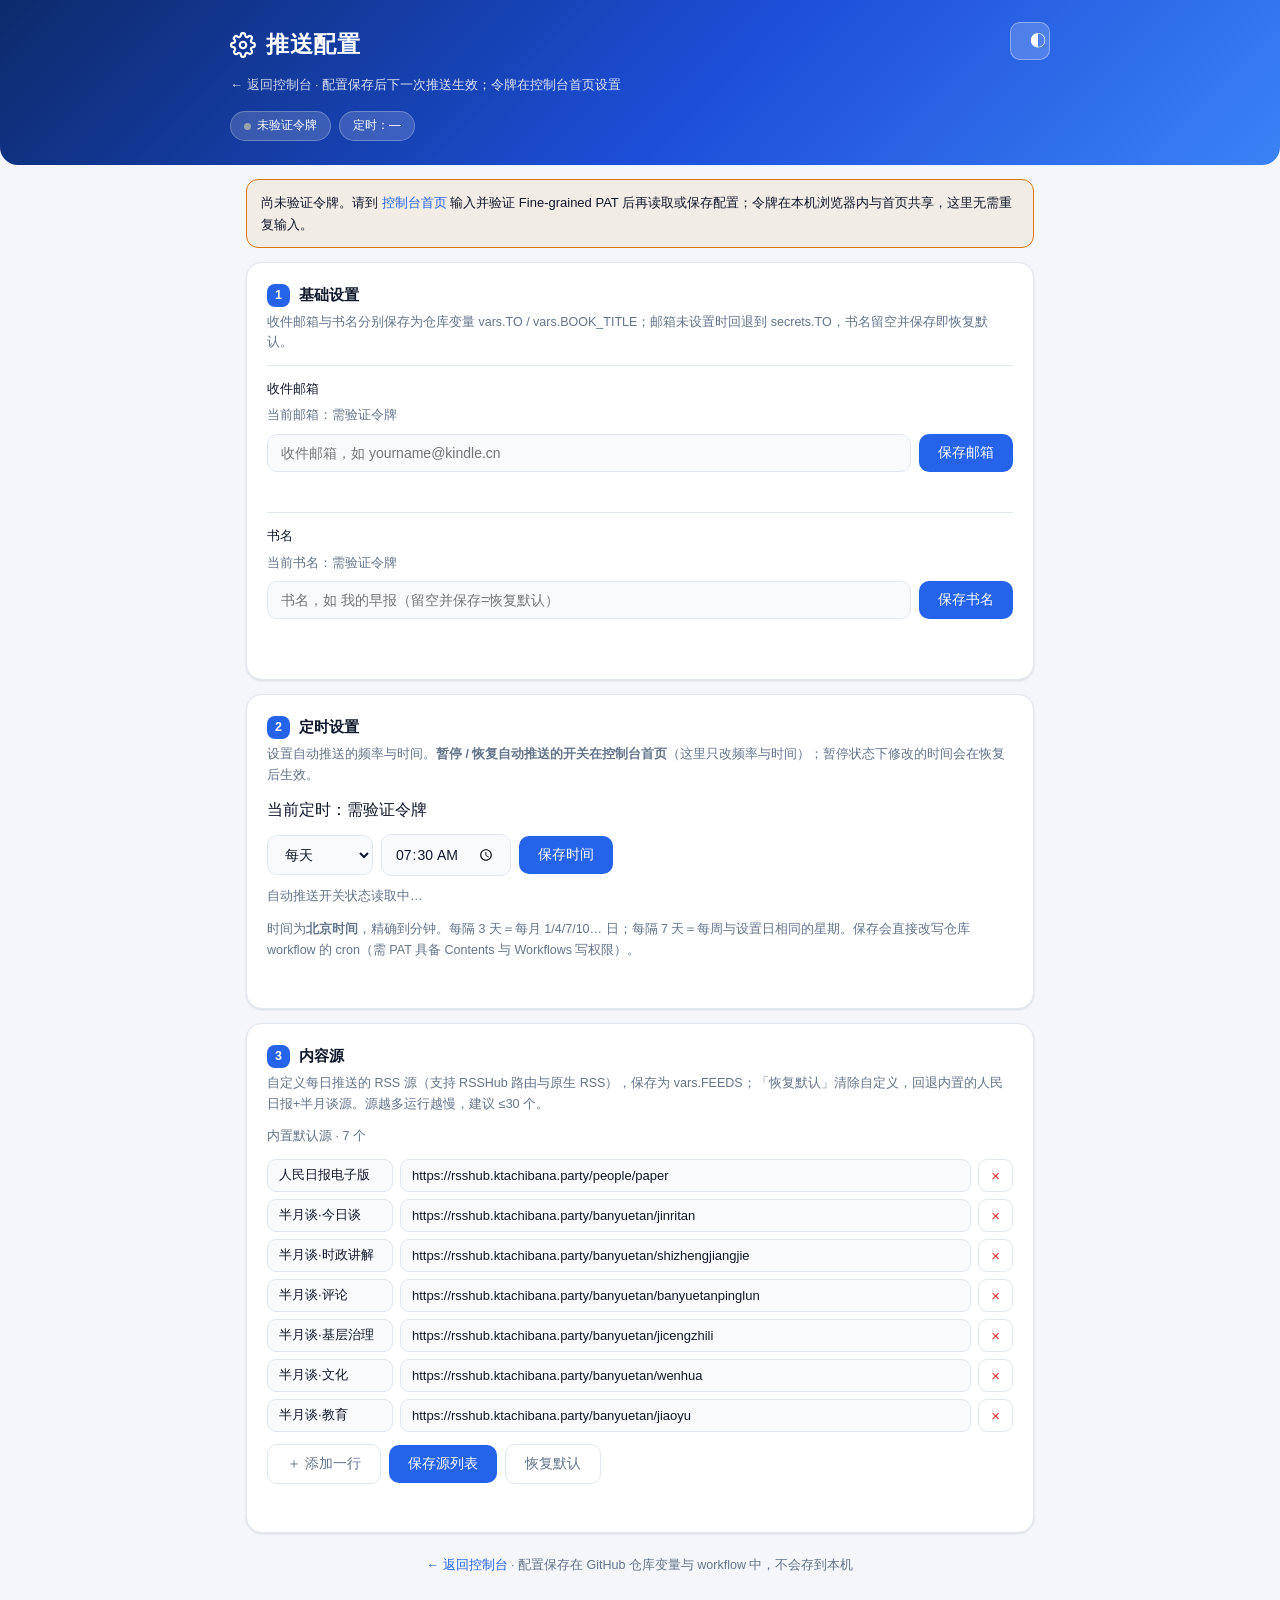
==== settings.html @ be215a9f "控制台拆分: 操作台 + 独立配置页 + 自动推送暂停恢复 + 共享样式与逻辑" ====
<!DOCTYPE html>
<html lang="zh-CN">
<head>
<meta charset="utf-8">
<meta name="viewport" content="width=device-width, initial-scale=1">
<title>推送配置 · Kindle 推送控制台</title>
<link rel="stylesheet" href="console.css">
</head>
<body class="settings">
<div class="hero">
  <div class="wrap">
    <button class="theme-btn" id="theme-toggle" title="切换深浅主题">◐</button>
    <h1><svg width="26" height="26" viewBox="0 0 24 24" fill="none" stroke="currentColor" stroke-width="2" stroke-linecap="round" stroke-linejoin="round"><circle cx="12" cy="12" r="3"/><path d="M19.4 15a1.65 1.65 0 0 0 .33 1.82l.06.06a2 2 0 1 1-2.83 2.83l-.06-.06a1.65 1.65 0 0 0-1.82-.33 1.65 1.65 0 0 0-1 1.51V21a2 2 0 1 1-4 0v-.09A1.65 1.65 0 0 0 9 19.4a1.65 1.65 0 0 0-1.82.33l-.06.06a2 2 0 1 1-2.83-2.83l.06-.06A1.65 1.65 0 0 0 4.6 15a1.65 1.65 0 0 0-1.51-1H3a2 2 0 1 1 0-4h.09A1.65 1.65 0 0 0 4.6 9a1.65 1.65 0 0 0-.33-1.82l-.06-.06a2 2 0 1 1 2.83-2.83l.06.06A1.65 1.65 0 0 0 9 4.6 1.65 1.65 0 0 0 10 3.09V3a2 2 0 1 1 4 0v.09A1.65 1.65 0 0 0 15 4.6a1.65 1.65 0 0 0 1.82-.33l.06-.06a2 2 0 1 1 2.83 2.83l-.06.06A1.65 1.65 0 0 0 19.4 9c.14.36.4.66.74.85.3.16.64.25.98.25H21a2 2 0 1 1 0 4h-.09a1.65 1.65 0 0 0-1.51 1z"/></svg>推送配置</h1>
    <div class="sub"><a class="backlink" href="index.html">← 返回控制台</a> · 配置保存后下一次推送生效；令牌在控制台首页设置</div>
    <div class="chips">
      <span class="chip"><span class="dot" id="hero-dot"></span><span id="hero-status">未验证</span></span>
      <span class="chip" id="chip-sched">定时：—</span>
    </div>
  </div>
</div>

<div class="wrap">

<div class="warnbar" id="settings-auth-warn">
  尚未验证令牌。请到 <a href="index.html">控制台首页</a> 输入并验证 Fine-grained PAT 后再读取或保存配置；令牌在本机浏览器内与首页共享，这里无需重复输入。
</div>

<section class="card">
  <h2><span class="num">1</span>基础设置</h2>
  <p class="hint">收件邮箱与书名分别保存为仓库变量 vars.TO / vars.BOOK_TITLE；邮箱未设置时回退到 secrets.TO，书名留空并保存即恢复默认。</p>
  <div class="field">
    <label>收件邮箱</label>
    <div class="cur" id="cur-email">当前邮箱：未读取</div>
    <div class="row">
      <input type="email" id="new-email" placeholder="收件邮箱，如 yourname@kindle.cn">
      <button id="save-email">保存邮箱</button>
    </div>
    <div class="msg" id="email-msg"></div>
  </div>
  <div class="field">
    <label>书名</label>
    <div class="cur" id="cur-title">当前书名：未读取</div>
    <div class="row">
      <input type="text" id="new-title" placeholder="书名，如 我的早报（留空并保存=恢复默认）">
      <button id="save-title">保存书名</button>
    </div>
    <div class="msg" id="title-msg"></div>
  </div>
</section>

<section class="card">
  <h2><span class="num">2</span>定时设置</h2>
  <p class="hint">设置自动推送的频率与时间。<b>暂停 / 恢复自动推送的开关在控制台首页</b>（这里只改频率与时间）；暂停状态下修改的时间会在恢复后生效。</p>
  <div class="cur" id="sched-cur" style="margin:6px 0 10px;">当前定时：未读取</div>
  <div class="row">
    <select id="sched-freq">
      <option value="daily">每天</option>
      <option value="every3">每隔 3 天</option>
      <option value="every7">每隔 7 天</option>
    </select>
    <input type="time" id="sched-time" value="07:30">
    <button id="save-sched">保存时间</button>
  </div>
  <p class="hint" id="auto-state-text" style="margin-top:10px;">自动推送开关状态读取中…</p>
  <p class="hint" style="margin-bottom:0;">时间为<b>北京时间</b>，精确到分钟。每隔 3 天＝每月 1/4/7/10… 日；每隔 7 天＝每周与设置日相同的星期。保存会直接改写仓库 workflow 的 cron（需 PAT 具备 Contents 与 Workflows 写权限）。</p>
  <div class="msg" id="sched-msg"></div>
</section>

<section class="card">
  <h2><span class="num">3</span>内容源</h2>
  <p class="hint">自定义每日推送的 RSS 源（支持 RSSHub 路由与原生 RSS），保存为 vars.FEEDS；「恢复默认」清除自定义，回退内置的人民日报+半月谈源。源越多运行越慢，建议 ≤30 个。</p>
  <div class="hint" id="feed-status">读取中…</div>
  <div id="feed-rows"></div>
  <div class="row" style="margin-top:12px;">
    <button class="ghost" id="add-feed">＋ 添加一行</button>
    <button id="save-feeds">保存源列表</button>
    <button class="ghost" id="reset-feeds">恢复默认</button>
  </div>
  <div class="msg" id="feeds-msg"></div>
</section>

<p class="hint" style="text-align:center;margin-top:22px;"><a href="index.html">← 返回控制台</a> · 配置保存在 GitHub 仓库变量与 workflow 中，不会存到本机</p>

</div>
<script src="console.js"></script>
<script>WML.initSettings();</script>
</body>
</html>
---- console.css ----
:root{
  --bg:#f4f6fa; --card:#ffffff; --text:#0f172a; --text2:#64748b;
  --primary:#2563eb; --primary-h:#1d4ed8; --ok:#16a34a; --bad:#dc2626; --warn:#d97706;
  --line:#e2e8f0; --chip:#eef2ff; --input-bg:#f8fafc;
  --shadow:0 1px 3px rgba(15,23,42,.07),0 1px 2px rgba(15,23,42,.05);
  --shadow-h:0 12px 28px -10px rgba(15,23,42,.18);
}
[data-theme=dark]{
  --bg:#0b1220; --card:#141d30; --text:#e2e8f0; --text2:#8fa3bb;
  --primary:#3b82f6; --primary-h:#60a5fa; --ok:#22c55e; --bad:#ef4444; --warn:#f59e0b;
  --line:#27354e; --chip:#1b2a45; --input-bg:#0f1a2e;
  --shadow:0 1px 3px rgba(0,0,0,.35); --shadow-h:0 12px 28px -10px rgba(0,0,0,.55);
}
*{ box-sizing:border-box; margin:0; }
body{ font-family:-apple-system,"PingFang SC","Microsoft YaHei","Segoe UI",sans-serif;
  background:var(--bg); color:var(--text); line-height:1.65; padding:0 0 70px;
  -webkit-font-smoothing:antialiased; transition:background .3s,color .3s; }
.wrap{ max-width:680px; margin:0 auto; padding:0 16px; }

.hero{ background:linear-gradient(135deg,#0c2a6b 0%,#1d4ed8 55%,#3b82f6 100%);
  color:#fff; padding:30px 16px 26px; border-radius:0 0 28px 28px; margin-bottom:8px; }
.hero .wrap{ padding:0; position:relative; }
.hero h1{ font-size:23px; font-weight:700; letter-spacing:.5px; display:flex; align-items:center; gap:10px; }
.hero h1 svg{ flex-shrink:0; }
.hero .sub{ font-size:12.5px; opacity:.85; margin-top:4px; }
.hero .sub a{ color:#fff; opacity:.95; }
.chips{ display:flex; gap:8px; flex-wrap:wrap; margin-top:14px; }
.chip{ background:rgba(255,255,255,.16); backdrop-filter:blur(4px);
  border:1px solid rgba(255,255,255,.25); border-radius:99px;
  padding:4px 13px; font-size:12px; display:flex; align-items:center; gap:6px; }
.chip .dot{ width:7px; height:7px; border-radius:50%; background:#9ca3af; flex-shrink:0; }
.chip .dot.ok{ background:#4ade80; } .chip .dot.bad{ background:#f87171; }
.chip .dot.run{ background:#fde047; animation:pulse 1.4s ease-in-out infinite; }
.chip .dot.pause{ background:#fbbf24; }
@keyframes pulse{ 50%{ opacity:.3; } }
.theme-btn{ position:absolute; top:-4px; right:0; background:rgba(255,255,255,.18);
  border:1px solid rgba(255,255,255,.35); border-radius:10px; color:#fff;
  width:38px; height:38px; cursor:pointer; font-size:16px; line-height:1; }
.theme-btn:hover{ background:rgba(255,255,255,.3); }

.card{ background:var(--card); border:1px solid var(--line); border-radius:16px;
  padding:20px; margin:14px 0; box-shadow:var(--shadow); transition:box-shadow .25s; }
.card:hover{ box-shadow:var(--shadow-h); }
.card h2{ font-size:15px; font-weight:600; margin-bottom:4px; display:flex; align-items:center; gap:9px; }
.card h3{ font-size:14px; font-weight:600; margin:0 0 4px; }
.num{ background:var(--primary); color:#fff; width:23px; height:23px; border-radius:8px;
  font-size:12.5px; display:inline-flex; align-items:center; justify-content:center; flex-shrink:0; }
.hint{ color:var(--text2); font-size:12.5px; margin:4px 0 12px; }
.hint a{ color:var(--primary); }
.row{ display:flex; gap:8px; flex-wrap:wrap; align-items:center; }
input[type=text],input[type=password],input[type=email],input[type=time],select{
  flex:1 1 170px; border:1px solid var(--line); background:var(--input-bg); color:var(--text);
  border-radius:10px; padding:10px 13px; font-size:14px; min-width:0;
  font-family:inherit; transition:border .2s,box-shadow .2s; }
input[type=time]{ flex:0 1 130px; }
select{ flex:0 1 auto; cursor:pointer; }
input:focus,select:focus{ outline:none; border-color:var(--primary); box-shadow:0 0 0 3px rgba(37,99,235,.15); }
button{ border:0; border-radius:10px; background:var(--primary); color:#fff; font-size:13.5px;
  padding:10px 19px; cursor:pointer; white-space:nowrap; font-weight:500;
  transition:background .15s,transform .1s; }
button:hover{ background:var(--primary-h); }
button:active{ transform:scale(.97); }
button:disabled{ background:#9aa7b8; cursor:not-allowed; transform:none; }
button.ghost{ background:transparent; color:var(--text2); border:1px solid var(--line); }
button.ghost:hover{ background:var(--chip); color:var(--text); }
button.danger{ background:transparent; color:var(--bad); border:1px solid var(--line); }
button.danger:hover{ background:rgba(220,38,38,.08); border-color:var(--bad); }
button.solid-danger{ background:var(--bad); }
button.solid-danger:hover{ background:#b91c1c; }

.msg{ font-size:13px; margin-top:10px; min-height:18px; }
.msg.ok{ color:var(--ok); } .msg.bad{ color:var(--bad); } .msg.warn{ color:var(--warn); }

.field{ padding:12px 0; border-top:1px solid var(--line); }
.field:first-child{ border-top:0; padding-top:0; }
.field>label{ display:block; font-size:13px; font-weight:500; margin-bottom:6px; }
.field .cur{ font-size:12.5px; color:var(--text2); margin-bottom:8px; word-break:break-all; }

.collapse-head{ display:flex; align-items:center; gap:10px; cursor:pointer; }
.collapse-head h2{ flex:1; min-width:0; margin-bottom:0; }
.collapse-summary{ font-size:12px; font-weight:400; color:var(--text2);
  overflow:hidden; text-overflow:ellipsis; white-space:nowrap; min-width:0; }
.collapse-head .arrow{ color:var(--text2); font-size:13px; transition:transform .25s; flex-shrink:0; }
.card.collapsed .arrow{ transform:rotate(-90deg); }
.card.collapsed .card-body{ display:none; }
.card.collapsed{ padding:15px 20px; }
button.mini{ padding:5px 13px; font-size:12px; flex-shrink:0; }

.switch-row{ display:flex; gap:12px; align-items:center; flex-wrap:wrap;
  padding:12px 14px; border-radius:12px; border:1px solid var(--line); background:var(--input-bg); }
.switch-row .txt{ flex:1 1 220px; min-width:0; font-size:13.5px; }
.switch-row.on{ border-color:rgba(22,163,74,.45); background:rgba(22,163,74,.07); }
.switch-row.off{ border-color:rgba(217,119,6,.45); background:rgba(217,119,6,.08); }

.feedrow{ display:flex; gap:7px; margin-bottom:7px; align-items:center; }
.feedrow input{ flex:1 1 110px; border:1px solid var(--line); background:var(--input-bg); color:var(--text);
  border-radius:9px; padding:8px 11px; font-size:13px; min-width:0; }
.feedrow input:focus{ outline:none; border-color:var(--primary); box-shadow:0 0 0 3px rgba(37,99,235,.13); }
.feedrow .ft{ flex:0 0 126px; }
.feedrow .fx{ background:transparent; color:var(--bad); border:1px solid var(--line);
  padding:7px 12px; font-size:15px; flex-shrink:0; border-radius:9px; cursor:pointer; }
.feedrow .fx:hover{ background:rgba(220,38,38,.08); border-color:var(--bad); }

ul.runs{ list-style:none; padding:0; }
ul.runs li{ display:flex; align-items:center; gap:10px; padding:11px 2px;
  border-top:1px solid var(--line); font-size:13.5px; flex-wrap:wrap; }
ul.runs li:first-child{ border-top:0; }
.badge{ padding:3px 11px; border-radius:99px; font-size:11.5px; color:#fff; flex-shrink:0; font-weight:500; }
.b-ok{ background:var(--ok); } .b-bad{ background:var(--bad); }
.b-run{ background:var(--primary); animation:pulse 1.4s ease-in-out infinite; }
.b-wait{ background:var(--warn); } .b-skip{ background:#888780; }
.r-time{ color:var(--text2); font-size:12.5px; }
.r-name{ flex:1 1 100%; color:var(--text2); font-size:12.5px; overflow:hidden; text-overflow:ellipsis; white-space:nowrap; }
a{ color:var(--primary); text-decoration:none; }
a:hover{ text-decoration:underline; }
label.opt{ font-size:12.5px; color:var(--text2); display:flex; align-items:center; gap:6px; margin-top:10px; cursor:pointer; }
label.opt input{ accent-color:var(--primary); }

.skeleton{ height:14px; border-radius:6px; margin:12px 0;
  background:linear-gradient(90deg,var(--chip) 25%,var(--line) 50%,var(--chip) 75%);
  background-size:200% 100%; animation:shimmer 1.3s infinite; }
@keyframes shimmer{ to{ background-position:-200% 0; } }

.quicknav{ position:sticky; top:0; z-index:50;
  background:rgba(244,246,250,.92); backdrop-filter:blur(10px);
  border-bottom:1px solid var(--line); padding:8px 0; margin-top:6px; }
[data-theme=dark] .quicknav{ background:rgba(11,18,32,.92); }
.quicknav .wrap{ display:flex; gap:7px; overflow-x:auto; scrollbar-width:none; }
.quicknav .wrap::-webkit-scrollbar{ display:none; }
.quicknav a{ flex-shrink:0; font-size:12.5px; padding:5px 15px; border-radius:99px;
  border:1px solid var(--line); color:var(--text2); background:var(--card);
  text-decoration:none; white-space:nowrap; transition:all .2s; }
.quicknav a:hover{ color:var(--primary); border-color:var(--primary); text-decoration:none; }
.quicknav a.active{ background:var(--primary); border-color:var(--primary); color:#fff; }
.quicknav a.ext{ border-color:var(--primary); color:var(--primary); }
section.card[id]{ scroll-margin-top:70px; }

.stopbar{ display:none; margin-top:14px; padding:12px 14px; border-radius:12px;
  border:1px solid var(--warn); background:rgba(217,119,6,.08);
  font-size:13px; align-items:center; gap:10px; flex-wrap:wrap; }
.stopbar.show{ display:flex; }
.stopbar .txt{ flex:1 1 200px; min-width:0; }
details.adv{ margin-top:12px; }
details.adv summary{ cursor:pointer; font-size:12.5px; color:var(--text2); user-select:none; }
details.adv summary:hover{ color:var(--primary); }
details.adv .adv-body{ margin-top:10px; }
.runbar{ display:flex; gap:10px; align-items:center; flex-wrap:wrap; margin-bottom:6px; }
.runbar .scope{ font-size:12.5px; color:var(--text2); flex:1 1 100%; }
.empty{ color:var(--text2); font-size:13px; padding:8px 0; }
.warnbar{ display:none; padding:12px 14px; border-radius:12px; margin:14px 0;
  border:1px solid var(--warn); background:rgba(217,119,6,.08); font-size:13px; }
.warnbar.show{ display:block; }
.backlink{ display:inline-flex; align-items:center; gap:6px; font-size:13px; margin:6px 0 2px; }

.toast{ position:fixed; right:18px; bottom:18px; z-index:99; max-width:320px;
  background:var(--card); color:var(--text); border:1px solid var(--line); border-left:4px solid var(--primary);
  border-radius:12px; box-shadow:var(--shadow-h); padding:12px 16px; font-size:13.5px;
  opacity:0; transform:translateY(12px); transition:opacity .3s,transform .3s; }
.toast.show{ opacity:1; transform:translateY(0); }
.toast.t-ok{ border-left-color:var(--ok); } .toast.t-bad{ border-left-color:var(--bad); } .toast.t-warn{ border-left-color:var(--warn); }
@media(max-width:520px){
  .hero{ padding:24px 16px 20px; border-radius:0 0 20px 20px; }
  .card{ padding:16px; border-radius:14px; }
  .card.collapsed{ padding:13px 16px; }
  .feedrow .ft{ flex:1 1 100%; }
  .toast{ left:16px; right:16px; max-width:none; }
  input[type=time]{ flex:1 1 120px; }
}
@media(min-width:900px){
  .wrap{ max-width:960px; }
  .hero{ padding:26px 20px 24px; border-radius:0 0 18px 18px; }
  .collapse-summary{ font-size:12.5px; }
  .toast{ right:max(18px,calc((100vw - 960px)/2 + 18px)); }
  body.settings .wrap{ max-width:820px; }
}
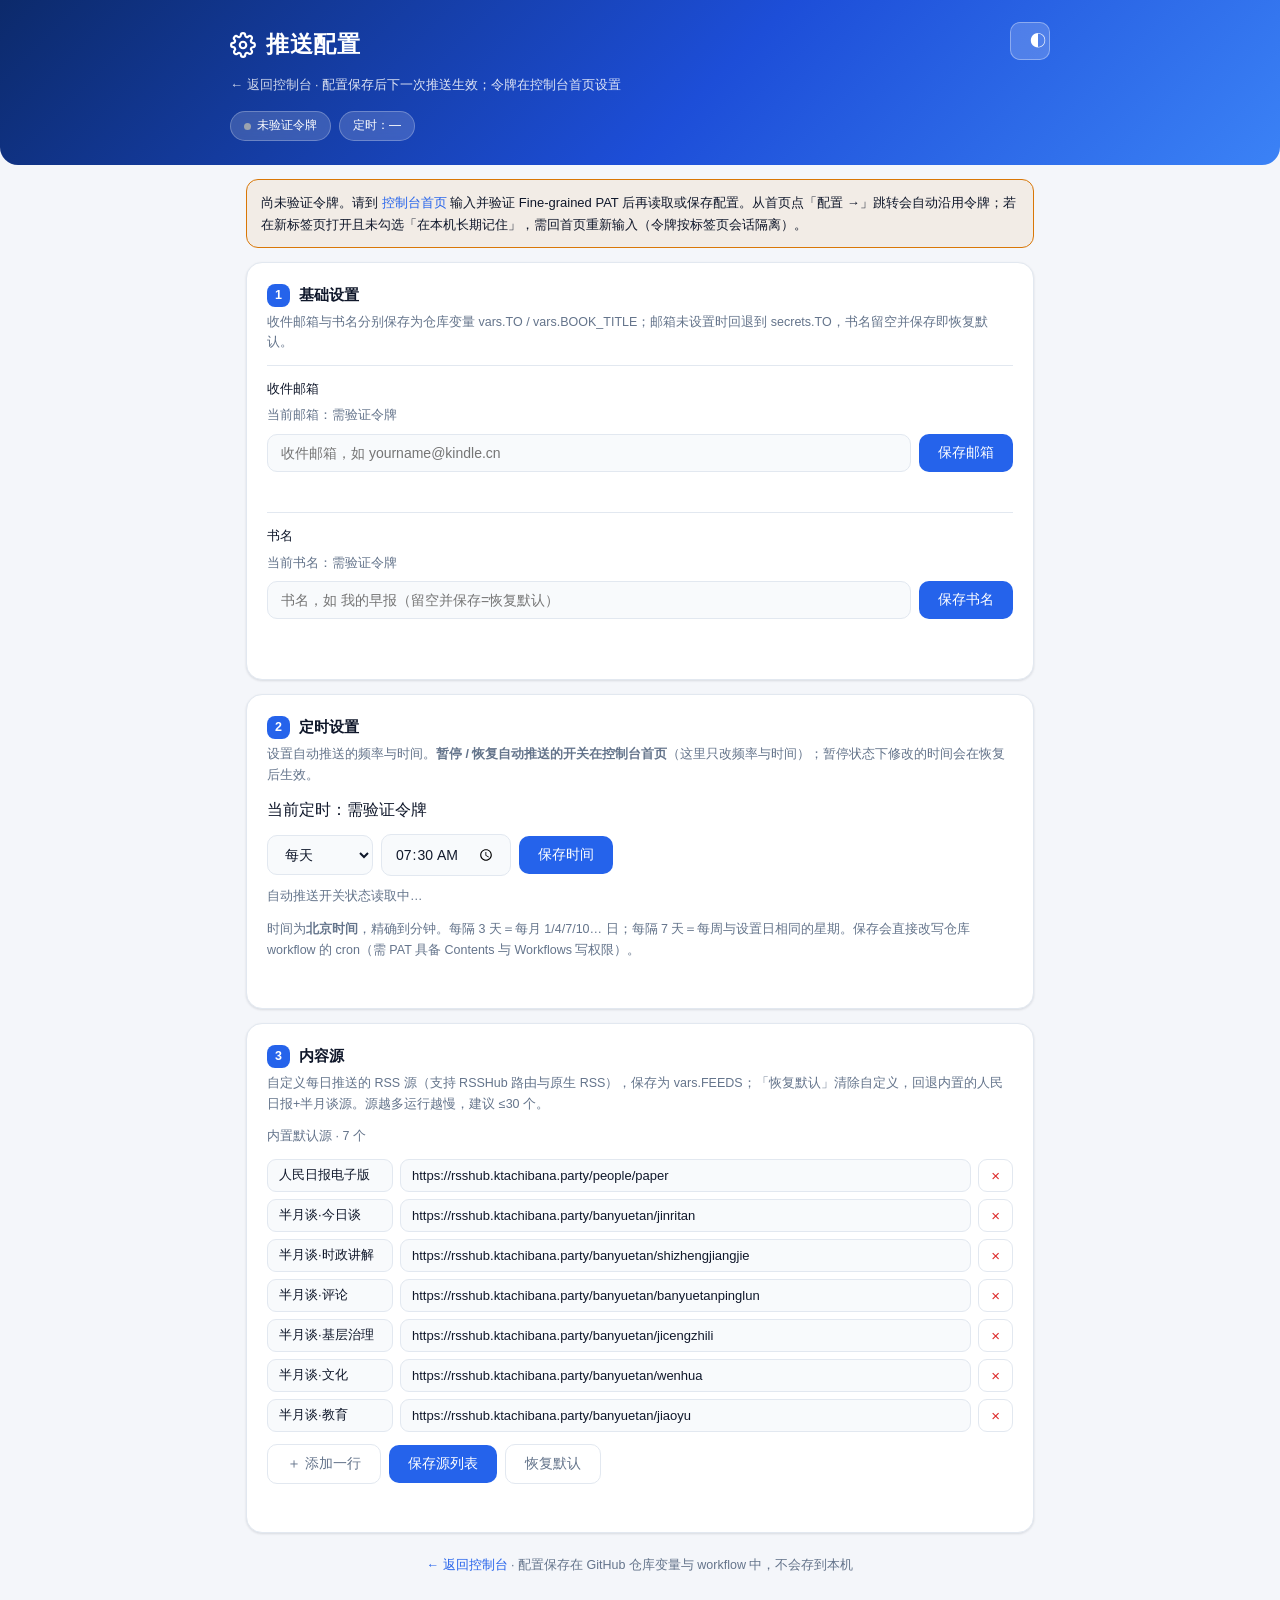
==== commit 4964af8e: "配置页提示修正: 说明令牌按标签页会话隔离" ====
--- a/settings.html
+++ b/settings.html
@@ -22,7 +22,7 @@
 <div class="wrap">
 
 <div class="warnbar" id="settings-auth-warn">
-  尚未验证令牌。请到 <a href="index.html">控制台首页</a> 输入并验证 Fine-grained PAT 后再读取或保存配置；令牌在本机浏览器内与首页共享，这里无需重复输入。
+  尚未验证令牌。请到 <a href="index.html">控制台首页</a> 输入并验证 Fine-grained PAT 后再读取或保存配置。从首页点「配置 →」跳转会自动沿用令牌；若在新标签页打开且未勾选「在本机长期记住」，需回首页重新输入（令牌按标签页会话隔离）。
 </div>
 
 <section class="card">
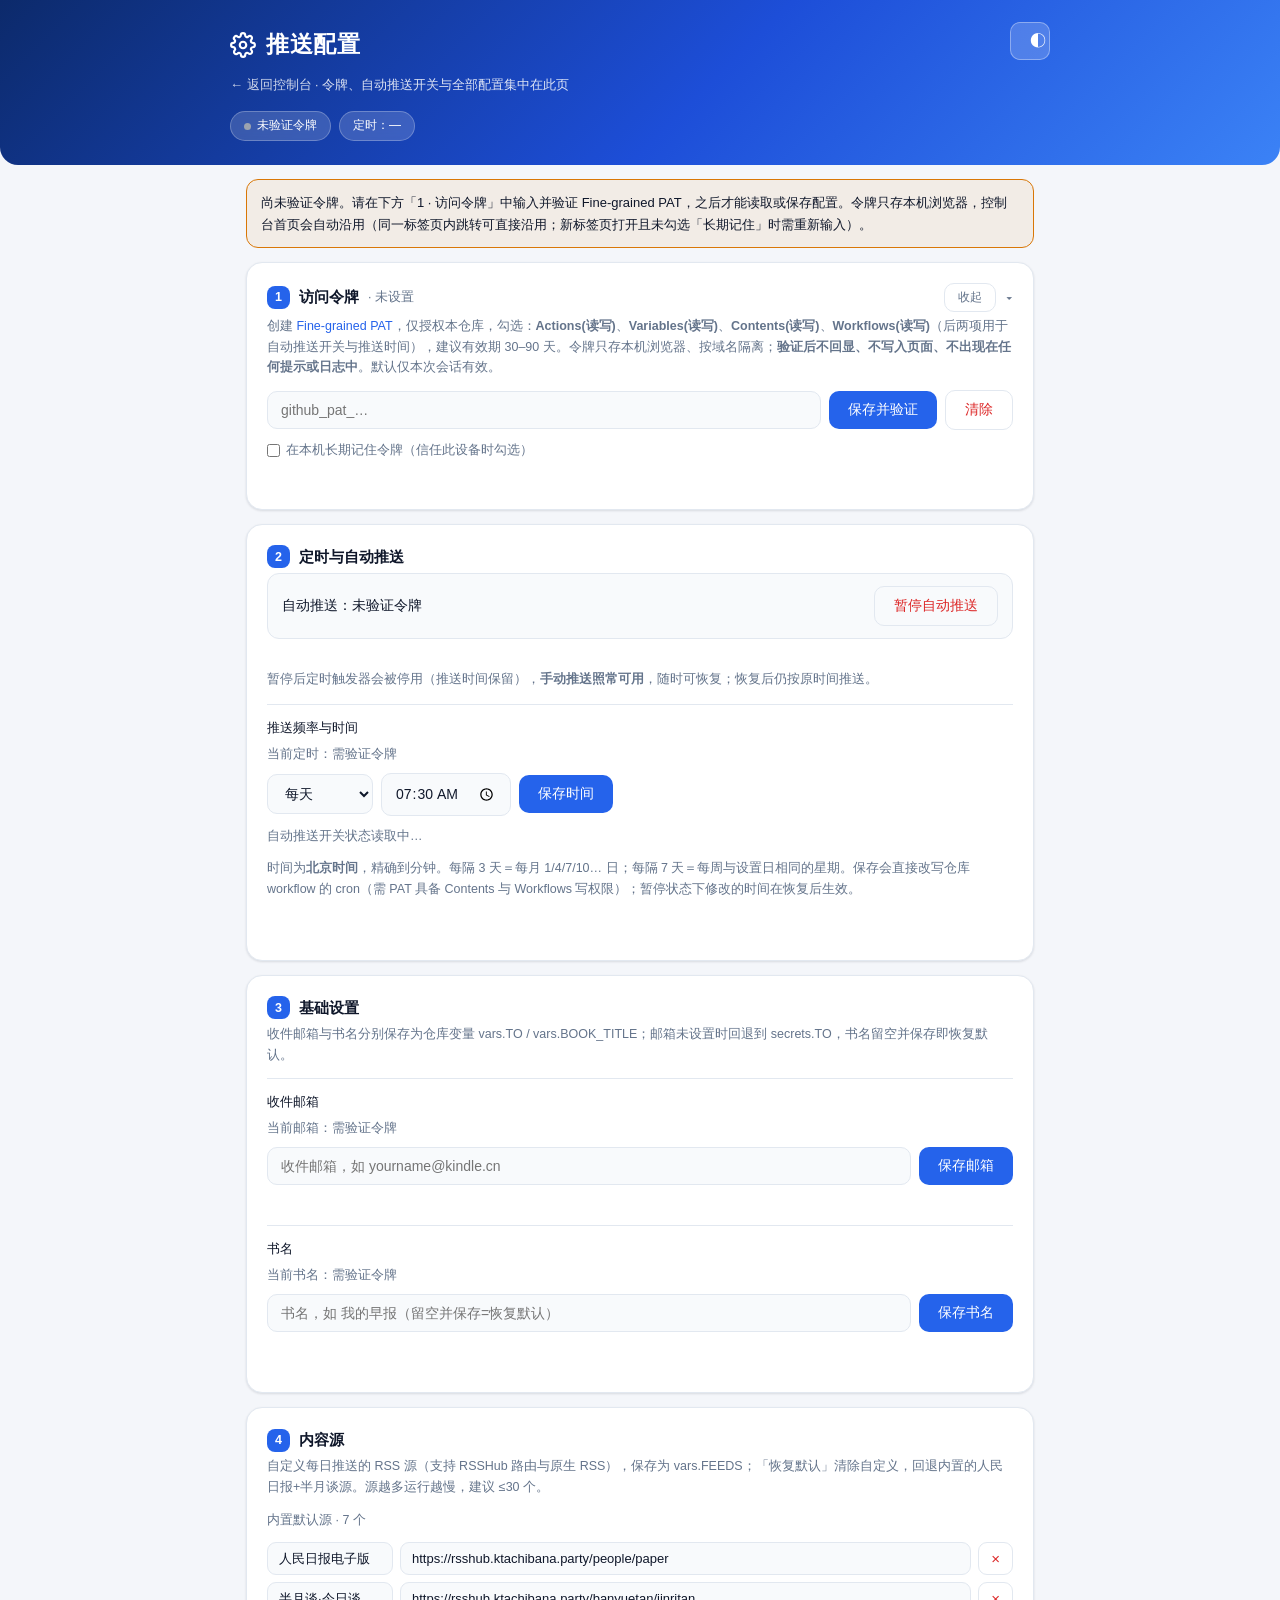
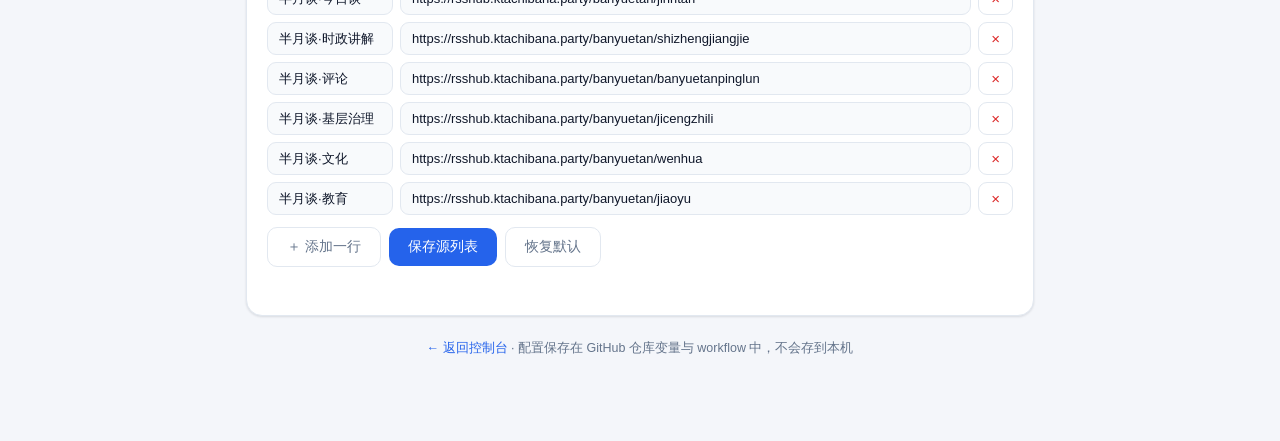
==== commit 63af1775: "令牌与自动推送开关移入配置页: 首页只保留高频操作" ====
--- a/settings.html
+++ b/settings.html
@@ -11,7 +11,7 @@
   <div class="wrap">
     <button class="theme-btn" id="theme-toggle" title="切换深浅主题">◐</button>
     <h1><svg width="26" height="26" viewBox="0 0 24 24" fill="none" stroke="currentColor" stroke-width="2" stroke-linecap="round" stroke-linejoin="round"><circle cx="12" cy="12" r="3"/><path d="M19.4 15a1.65 1.65 0 0 0 .33 1.82l.06.06a2 2 0 1 1-2.83 2.83l-.06-.06a1.65 1.65 0 0 0-1.82-.33 1.65 1.65 0 0 0-1 1.51V21a2 2 0 1 1-4 0v-.09A1.65 1.65 0 0 0 9 19.4a1.65 1.65 0 0 0-1.82.33l-.06.06a2 2 0 1 1-2.83-2.83l.06-.06A1.65 1.65 0 0 0 4.6 15a1.65 1.65 0 0 0-1.51-1H3a2 2 0 1 1 0-4h.09A1.65 1.65 0 0 0 4.6 9a1.65 1.65 0 0 0-.33-1.82l-.06-.06a2 2 0 1 1 2.83-2.83l.06.06A1.65 1.65 0 0 0 9 4.6 1.65 1.65 0 0 0 10 3.09V3a2 2 0 1 1 4 0v.09A1.65 1.65 0 0 0 15 4.6a1.65 1.65 0 0 0 1.82-.33l.06-.06a2 2 0 1 1 2.83 2.83l-.06.06A1.65 1.65 0 0 0 19.4 9c.14.36.4.66.74.85.3.16.64.25.98.25H21a2 2 0 1 1 0 4h-.09a1.65 1.65 0 0 0-1.51 1z"/></svg>推送配置</h1>
-    <div class="sub"><a class="backlink" href="index.html">← 返回控制台</a> · 配置保存后下一次推送生效；令牌在控制台首页设置</div>
+    <div class="sub"><a class="backlink" href="index.html">← 返回控制台</a> · 令牌、自动推送开关与全部配置集中在此页</div>
     <div class="chips">
       <span class="chip"><span class="dot" id="hero-dot"></span><span id="hero-status">未验证</span></span>
       <span class="chip" id="chip-sched">定时：—</span>
@@ -22,11 +22,56 @@
 <div class="wrap">
 
 <div class="warnbar" id="settings-auth-warn">
-  尚未验证令牌。请到 <a href="index.html">控制台首页</a> 输入并验证 Fine-grained PAT 后再读取或保存配置。从首页点「配置 →」跳转会自动沿用令牌；若在新标签页打开且未勾选「在本机长期记住」，需回首页重新输入（令牌按标签页会话隔离）。
+  尚未验证令牌。请在下方「1 · 访问令牌」中输入并验证 Fine-grained PAT，之后才能读取或保存配置。令牌只存本机浏览器，控制台首页会自动沿用（同一标签页内跳转可直接沿用；新标签页打开且未勾选「长期记住」时需重新输入）。
 </div>
 
+<section class="card" id="sec-auth">
+  <div class="collapse-head" data-toggle="sec-auth">
+    <h2><span class="num">1</span>访问令牌<span class="collapse-summary" id="auth-summary"> · 未设置</span></h2>
+    <button class="ghost mini" data-btn="sec-auth">收起</button>
+    <span class="arrow">▾</span>
+  </div>
+  <div class="card-body">
+    <p class="hint">创建 <a href="https://github.com/settings/personal-access-tokens/new" target="_blank" rel="noopener">Fine-grained PAT</a>，仅授权本仓库，勾选：<b>Actions(读写)</b>、<b>Variables(读写)</b>、<b>Contents(读写)</b>、<b>Workflows(读写)</b>（后两项用于自动推送开关与推送时间），建议有效期 30–90 天。令牌只存本机浏览器、按域名隔离；<b>验证后不回显、不写入页面、不出现在任何提示或日志中</b>。默认仅本次会话有效。</p>
+    <div class="row">
+      <input type="password" id="token" placeholder="github_pat_…" autocomplete="new-password" spellcheck="false">
+      <button id="save-token">保存并验证</button>
+      <button class="danger" id="clear-token">清除</button>
+    </div>
+    <label class="opt"><input type="checkbox" id="remember-token"> 在本机长期记住令牌（信任此设备时勾选）</label>
+    <div class="msg" id="auth-msg"></div>
+  </div>
+</section>
+
 <section class="card">
-  <h2><span class="num">1</span>基础设置</h2>
+  <h2><span class="num">2</span>定时与自动推送</h2>
+  <div class="switch-row" id="auto-row">
+    <span class="txt" id="auto-line">自动推送：读取中…</span>
+    <button class="danger" id="btn-auto" disabled>暂停自动推送</button>
+  </div>
+  <div class="msg" id="auto-msg"></div>
+  <p class="hint" style="margin:2px 0 14px;">暂停后定时触发器会被停用（推送时间保留），<b>手动推送照常可用</b>，随时可恢复；恢复后仍按原时间推送。</p>
+
+  <div class="field">
+    <label>推送频率与时间</label>
+    <div class="cur" id="sched-cur">当前定时：未读取</div>
+    <div class="row">
+      <select id="sched-freq">
+        <option value="daily">每天</option>
+        <option value="every3">每隔 3 天</option>
+        <option value="every7">每隔 7 天</option>
+      </select>
+      <input type="time" id="sched-time" value="07:30">
+      <button id="save-sched">保存时间</button>
+    </div>
+    <p class="hint" id="auto-state-text" style="margin-top:10px;">自动推送开关状态读取中…</p>
+    <p class="hint" style="margin-bottom:0;">时间为<b>北京时间</b>，精确到分钟。每隔 3 天＝每月 1/4/7/10… 日；每隔 7 天＝每周与设置日相同的星期。保存会直接改写仓库 workflow 的 cron（需 PAT 具备 Contents 与 Workflows 写权限）；暂停状态下修改的时间在恢复后生效。</p>
+    <div class="msg" id="sched-msg"></div>
+  </div>
+</section>
+
+<section class="card">
+  <h2><span class="num">3</span>基础设置</h2>
   <p class="hint">收件邮箱与书名分别保存为仓库变量 vars.TO / vars.BOOK_TITLE；邮箱未设置时回退到 secrets.TO，书名留空并保存即恢复默认。</p>
   <div class="field">
     <label>收件邮箱</label>
@@ -49,25 +94,7 @@
 </section>
 
 <section class="card">
-  <h2><span class="num">2</span>定时设置</h2>
-  <p class="hint">设置自动推送的频率与时间。<b>暂停 / 恢复自动推送的开关在控制台首页</b>（这里只改频率与时间）；暂停状态下修改的时间会在恢复后生效。</p>
-  <div class="cur" id="sched-cur" style="margin:6px 0 10px;">当前定时：未读取</div>
-  <div class="row">
-    <select id="sched-freq">
-      <option value="daily">每天</option>
-      <option value="every3">每隔 3 天</option>
-      <option value="every7">每隔 7 天</option>
-    </select>
-    <input type="time" id="sched-time" value="07:30">
-    <button id="save-sched">保存时间</button>
-  </div>
-  <p class="hint" id="auto-state-text" style="margin-top:10px;">自动推送开关状态读取中…</p>
-  <p class="hint" style="margin-bottom:0;">时间为<b>北京时间</b>，精确到分钟。每隔 3 天＝每月 1/4/7/10… 日；每隔 7 天＝每周与设置日相同的星期。保存会直接改写仓库 workflow 的 cron（需 PAT 具备 Contents 与 Workflows 写权限）。</p>
-  <div class="msg" id="sched-msg"></div>
-</section>
-
-<section class="card">
-  <h2><span class="num">3</span>内容源</h2>
+  <h2><span class="num">4</span>内容源</h2>
   <p class="hint">自定义每日推送的 RSS 源（支持 RSSHub 路由与原生 RSS），保存为 vars.FEEDS；「恢复默认」清除自定义，回退内置的人民日报+半月谈源。源越多运行越慢，建议 ≤30 个。</p>
   <div class="hint" id="feed-status">读取中…</div>
   <div id="feed-rows"></div>
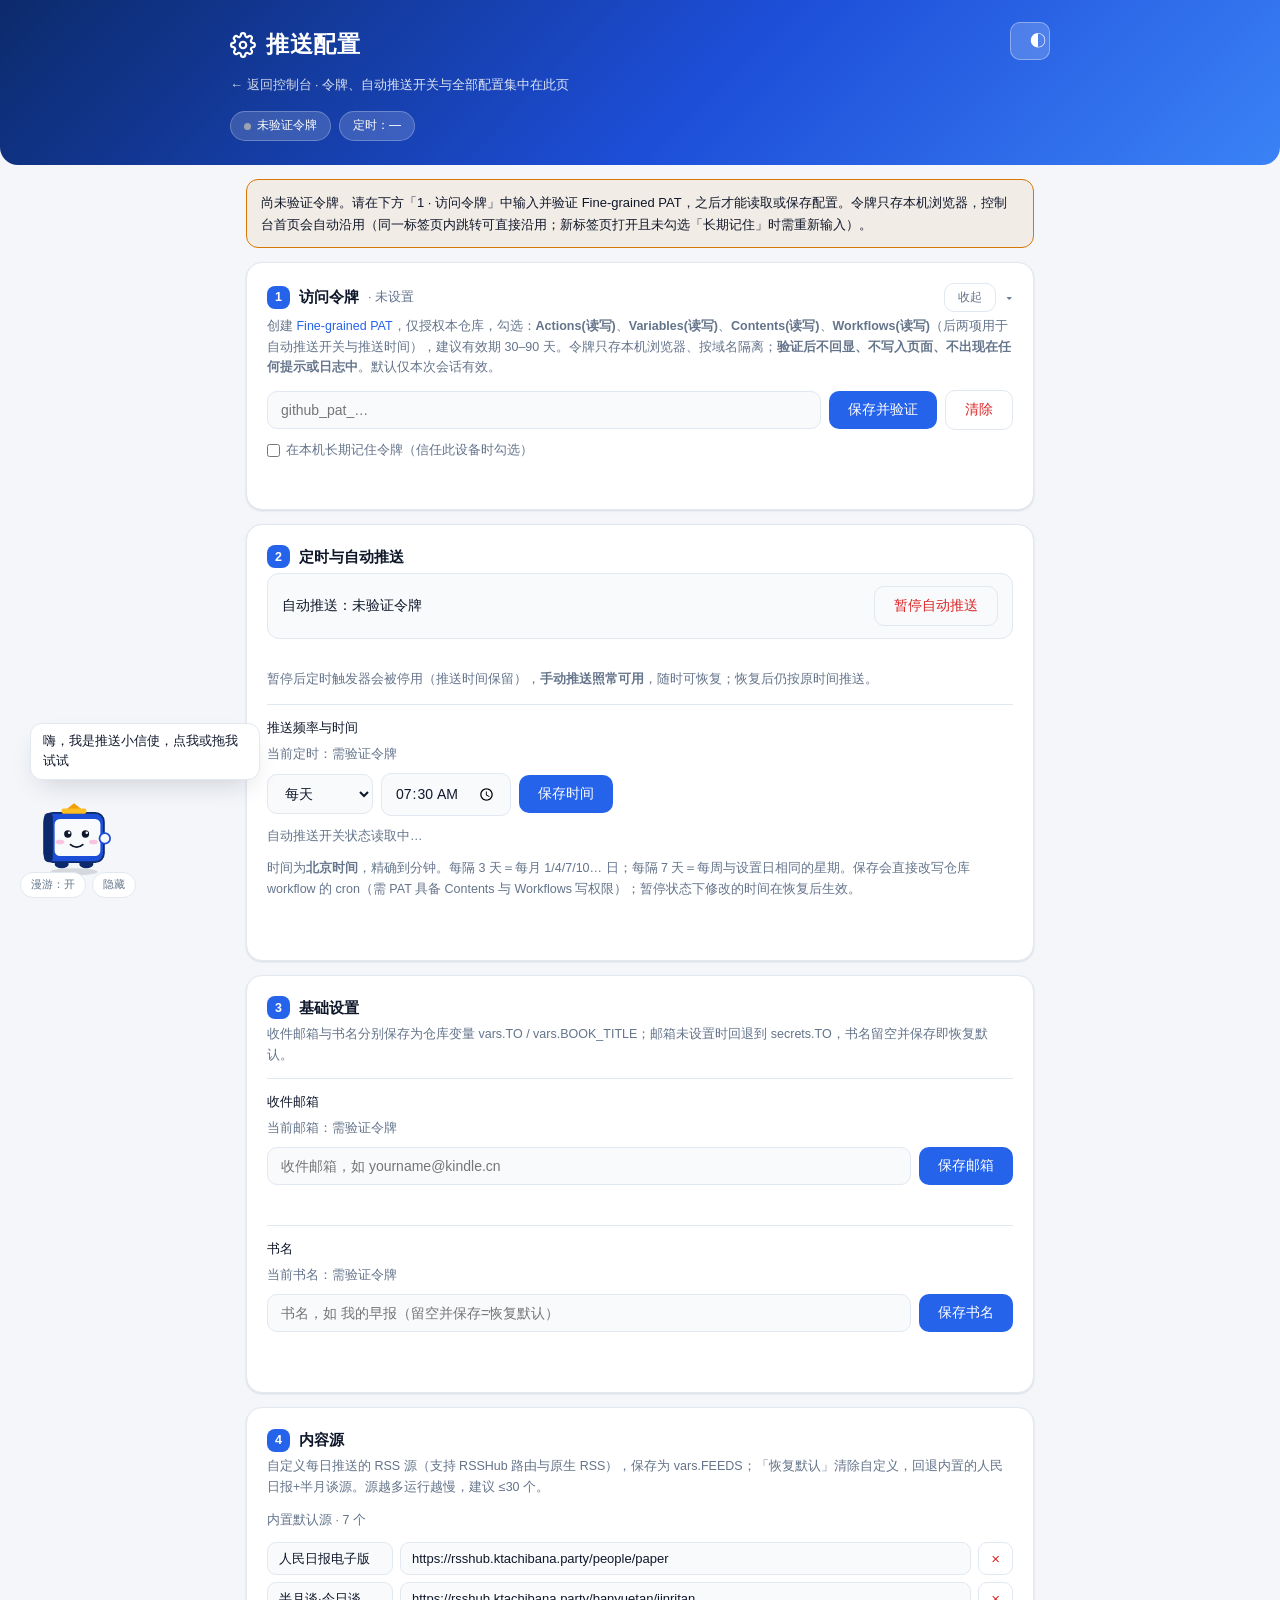
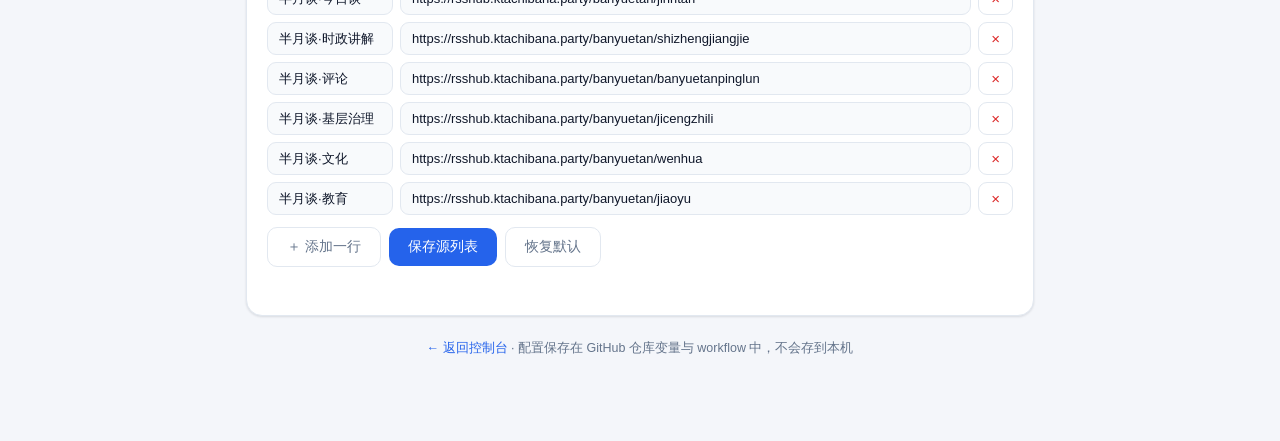
==== commit 2b1e0d37: "新增互动桌宠: 推送小信使(内联SVG/拖拽抛掷/漫游/状态联动/可隐藏)" ====
--- a/settings.html
+++ b/settings.html
@@ -5,6 +5,7 @@
 <meta name="viewport" content="width=device-width, initial-scale=1">
 <title>推送配置 · Kindle 推送控制台</title>
 <link rel="stylesheet" href="console.css">
+<link rel="stylesheet" href="pet.css">
 </head>
 <body class="settings">
 <div class="hero">
@@ -111,5 +112,6 @@
 </div>
 <script src="console.js"></script>
 <script>WML.initSettings();</script>
+<script src="pet.js"></script>
 </body>
 </html>
--- a/pet.css
+++ b/pet.css
@@ -0,0 +1,55 @@
+/* 推送小信使 · 零外部资源的互动桌宠（pet.js 配套） */
+.wml-pet{position:fixed;left:24px;bottom:22px;width:88px;height:88px;z-index:40;
+  cursor:grab;user-select:none;touch-action:none;transition:opacity .25s}
+.wml-pet.dragging{cursor:grabbing}
+.wml-pet.hidden{display:none}
+.wml-pet svg{width:100%;height:100%;display:block;overflow:visible;
+  transform:scaleX(var(--pet-dir,1));transition:transform .2s}
+.wml-pet .pet-body{animation:petBreathe 2.8s ease-in-out infinite;transform-box:fill-box;transform-origin:center bottom}
+@keyframes petBreathe{50%{transform:translateY(-3px)}}
+.wml-pet.walking .pet-body{animation:petWalk .48s ease-in-out infinite}
+@keyframes petWalk{0%,100%{transform:translateY(0) rotate(-2deg)}50%{transform:translateY(-4px) rotate(2deg)}}
+.wml-pet.waving .pet-arm{animation:petWave .32s ease-in-out 3;transform-box:fill-box;transform-origin:center bottom}
+@keyframes petWave{0%,100%{transform:rotate(0)}50%{transform:rotate(-28deg)}}
+.wml-pet.blinking .eyes-open{transform:scaleY(.12);transform-box:fill-box;transform-origin:center}
+.wml-pet .eyes-happy,.wml-pet .mouth-sad,.wml-pet .mouth-o,.wml-pet .mouth-flat{display:none}
+.wml-pet.mood-happy .eyes-open,.wml-pet.mood-sad .mouth-smile,
+.wml-pet.mood-working .mouth-smile,.wml-pet.mood-sleep .eyes-open{display:none}
+.wml-pet.mood-happy .eyes-happy,.wml-pet.mood-sad .mouth-sad,
+.wml-pet.mood-working .mouth-o,.wml-pet.mood-sleep .eyes-happy,
+.wml-pet.mood-sleep .mouth-flat{display:inline}
+.wml-pet.mood-sleep .mouth-smile{display:none}
+.wml-pet.mood-sleep .pet-body{animation-duration:5s;opacity:.88}
+.wml-pet .pet-shadow{transition:transform .2s,opacity .2s;transform-box:fill-box;transform-origin:center}
+.wml-pet.flying .pet-shadow{transform:scale(.6);opacity:.45}
+
+.pet-bubble{position:absolute;left:0;bottom:100%;margin-bottom:10px;min-width:120px;max-width:230px;
+  width:max-content;background:var(--card);color:var(--text);border:1px solid var(--line);
+  border-radius:12px;padding:8px 12px;font-size:12.5px;line-height:1.55;
+  box-shadow:var(--shadow-h);opacity:0;transform:translateY(7px) scale(.96);
+  transition:opacity .22s,transform .22s;pointer-events:none;z-index:41}
+.pet-bubble.show{opacity:1;transform:translateY(0) scale(1)}
+
+.pet-tools{position:fixed;left:20px;bottom:2px;z-index:40;display:flex;gap:6px}
+.pet-tools.hidden{display:none}
+.pet-tools button{font-size:11px;padding:3px 10px;border-radius:99px;border:1px solid var(--line);
+  background:var(--card);color:var(--text2);cursor:pointer;line-height:1.6}
+.pet-tools button:hover{color:var(--primary);border-color:var(--primary)}
+.pet-tools button.off{opacity:.6}
+.pet-recall{position:fixed;left:18px;bottom:18px;z-index:40;width:36px;height:36px;
+  border-radius:50%;border:1px solid var(--line);background:var(--card);color:var(--text2);
+  cursor:pointer;display:flex;align-items:center;justify-content:center;padding:0}
+.pet-recall:hover{color:var(--primary);border-color:var(--primary)}
+.pet-recall[hidden]{display:none!important}
+.pet-recall svg{width:19px;height:19px}
+
+@media(max-width:899px){
+  .wml-pet{width:64px;height:64px;left:12px;bottom:16px;opacity:.94}
+  .pet-bubble{max-width:180px;font-size:12px;padding:6px 10px}
+  .pet-tools{left:10px;bottom:0}
+}
+@media(prefers-reduced-motion:reduce){
+  .wml-pet .pet-body,.wml-pet.walking .pet-body,.wml-pet.waving .pet-arm{animation:none!important}
+  .wml-pet.blinking .eyes-open{transform:none}
+  .wml-pet svg{transition:none}
+}
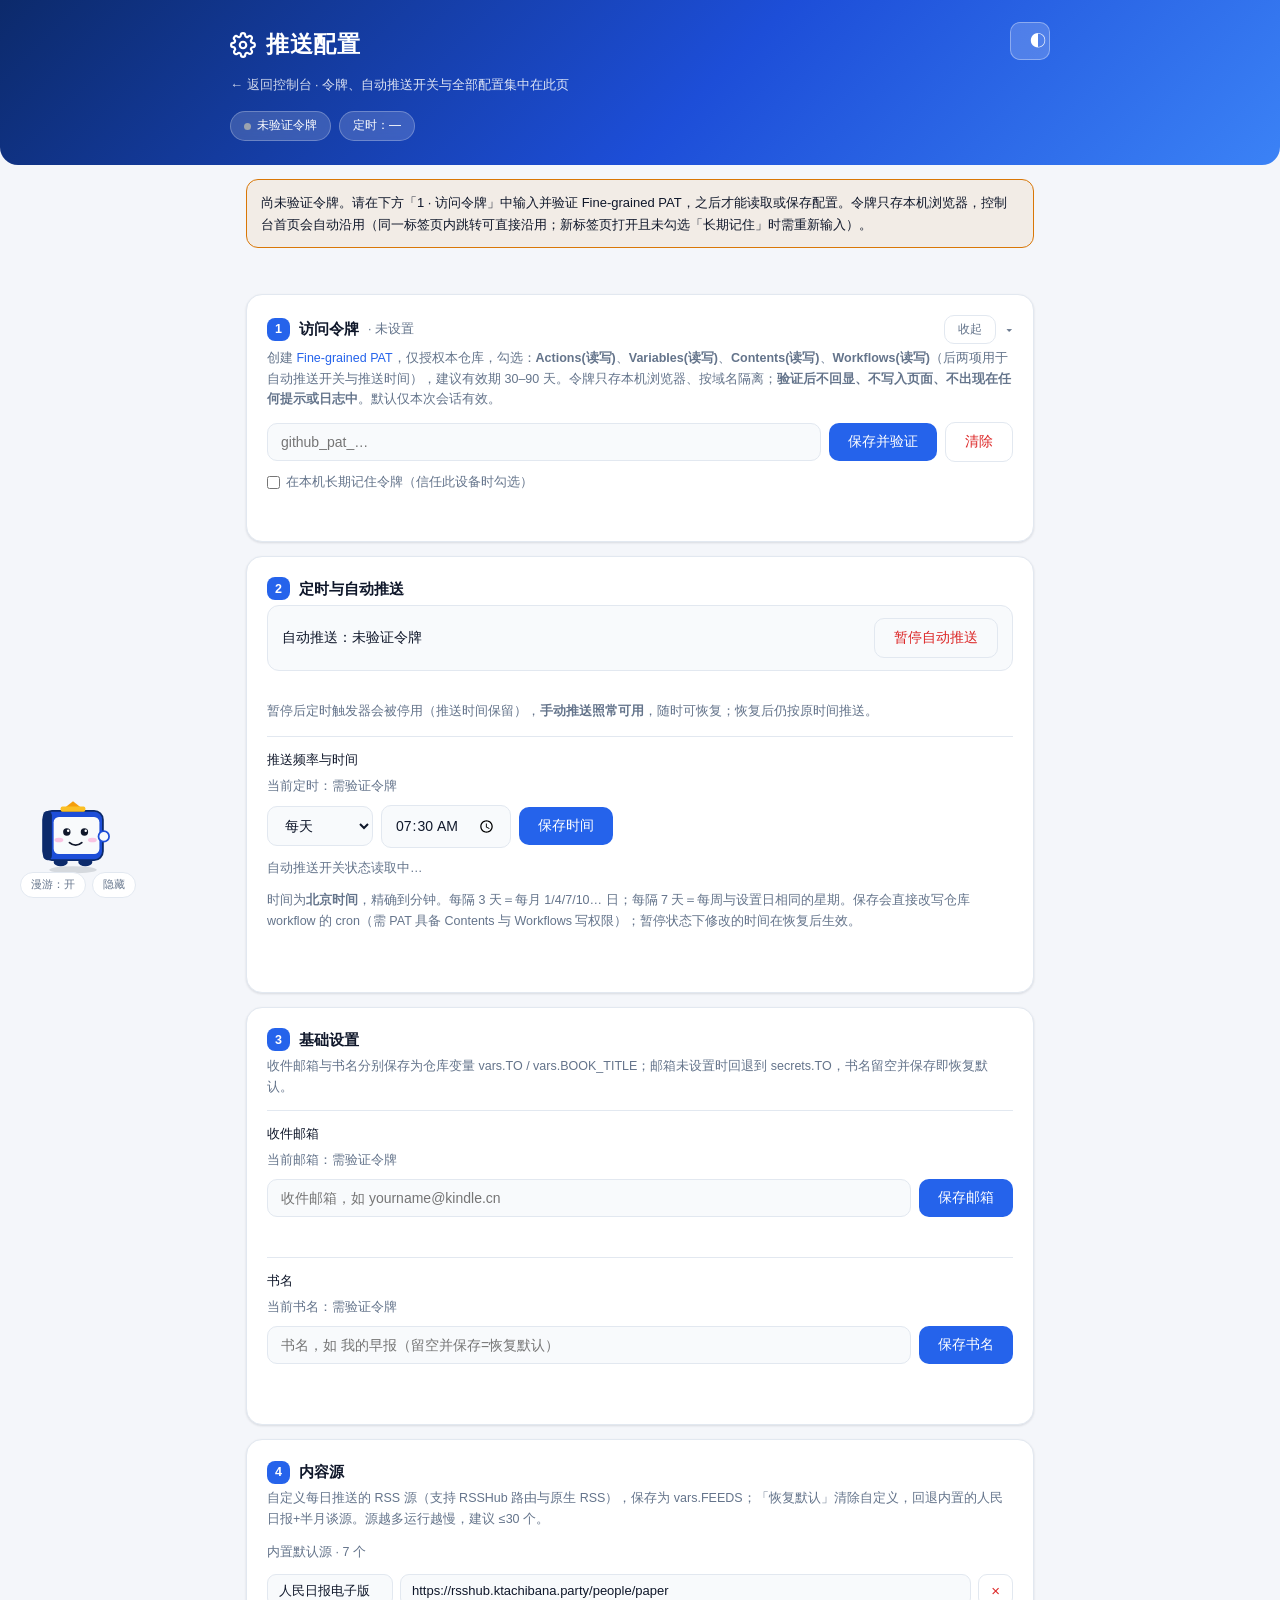
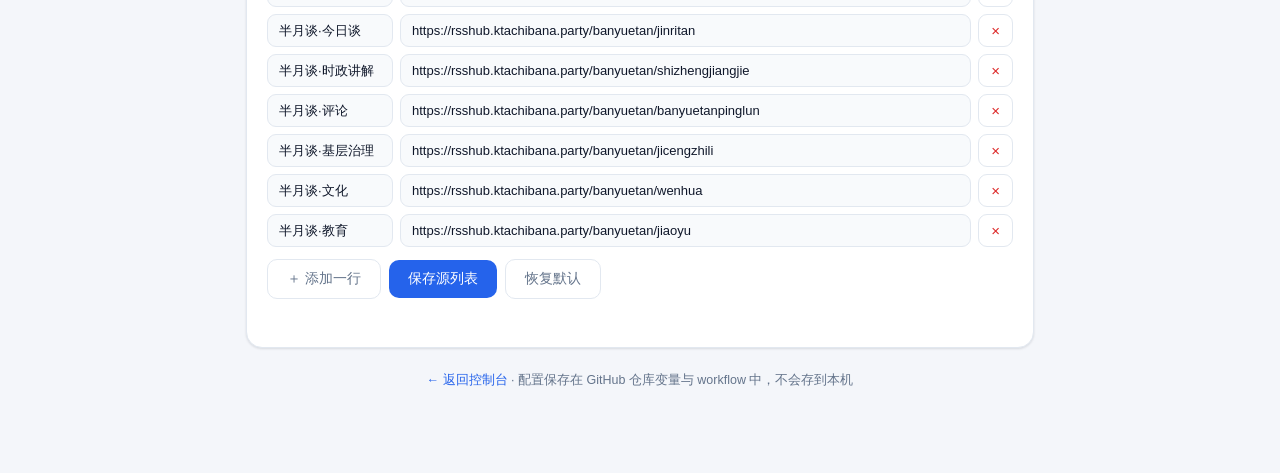
==== commit ce5f42c1: "防护 public 仓库 60 天无活动自动禁用: keepalive 心跳提交 + 前端状态检测与一键启用" ====
--- a/settings.html
+++ b/settings.html
@@ -25,6 +25,11 @@
 <div class="warnbar" id="settings-auth-warn">
   尚未验证令牌。请在下方「1 · 访问令牌」中输入并验证 Fine-grained PAT，之后才能读取或保存配置。令牌只存本机浏览器，控制台首页会自动沿用（同一标签页内跳转可直接沿用；新标签页打开且未勾选「长期记住」时需重新输入）。
 </div>
+<div class="warnbar" id="workflow-state-warn">
+  <span id="workflow-state-text"></span>
+  <button class="mini" id="btn-enable-workflow" style="display:none;margin-left:10px;">重新启用定时任务</button>
+</div>
+<div class="msg" id="workflow-msg"></div>
 
 <section class="card" id="sec-auth">
   <div class="collapse-head" data-toggle="sec-auth">
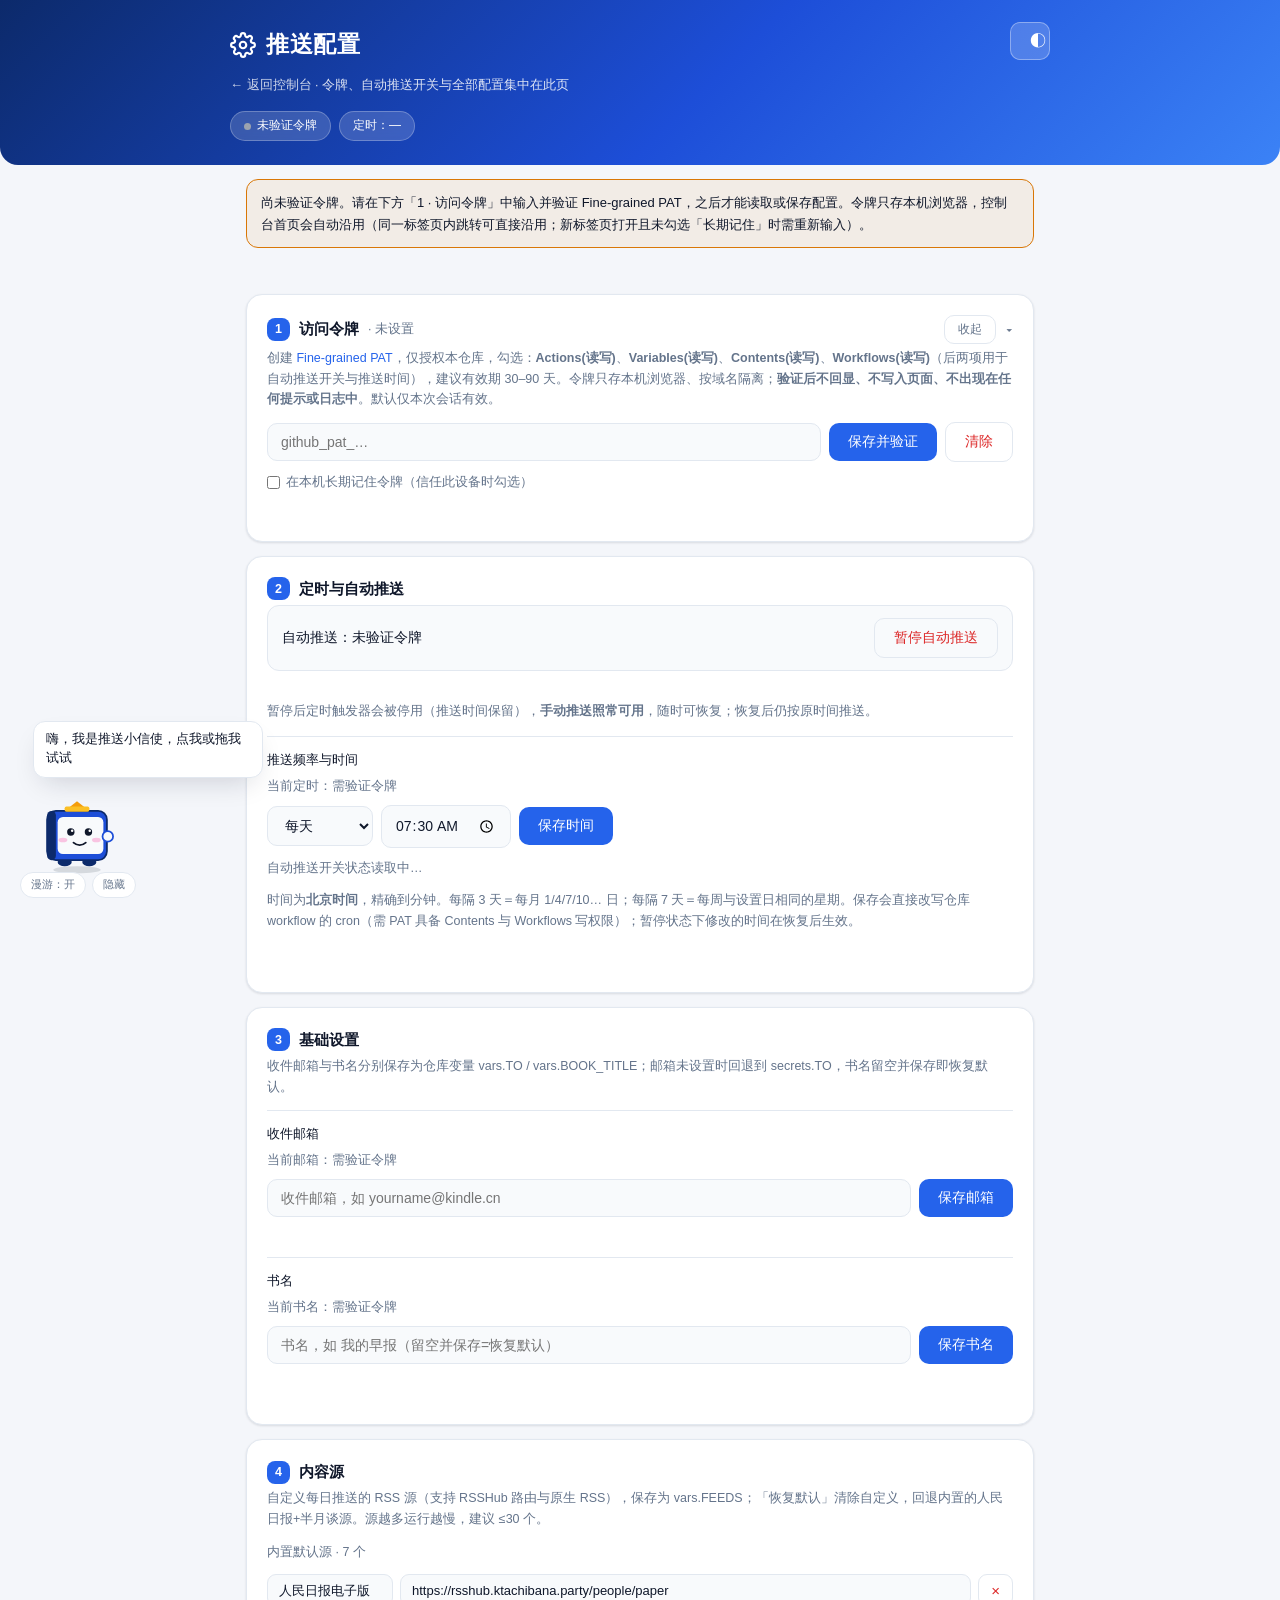
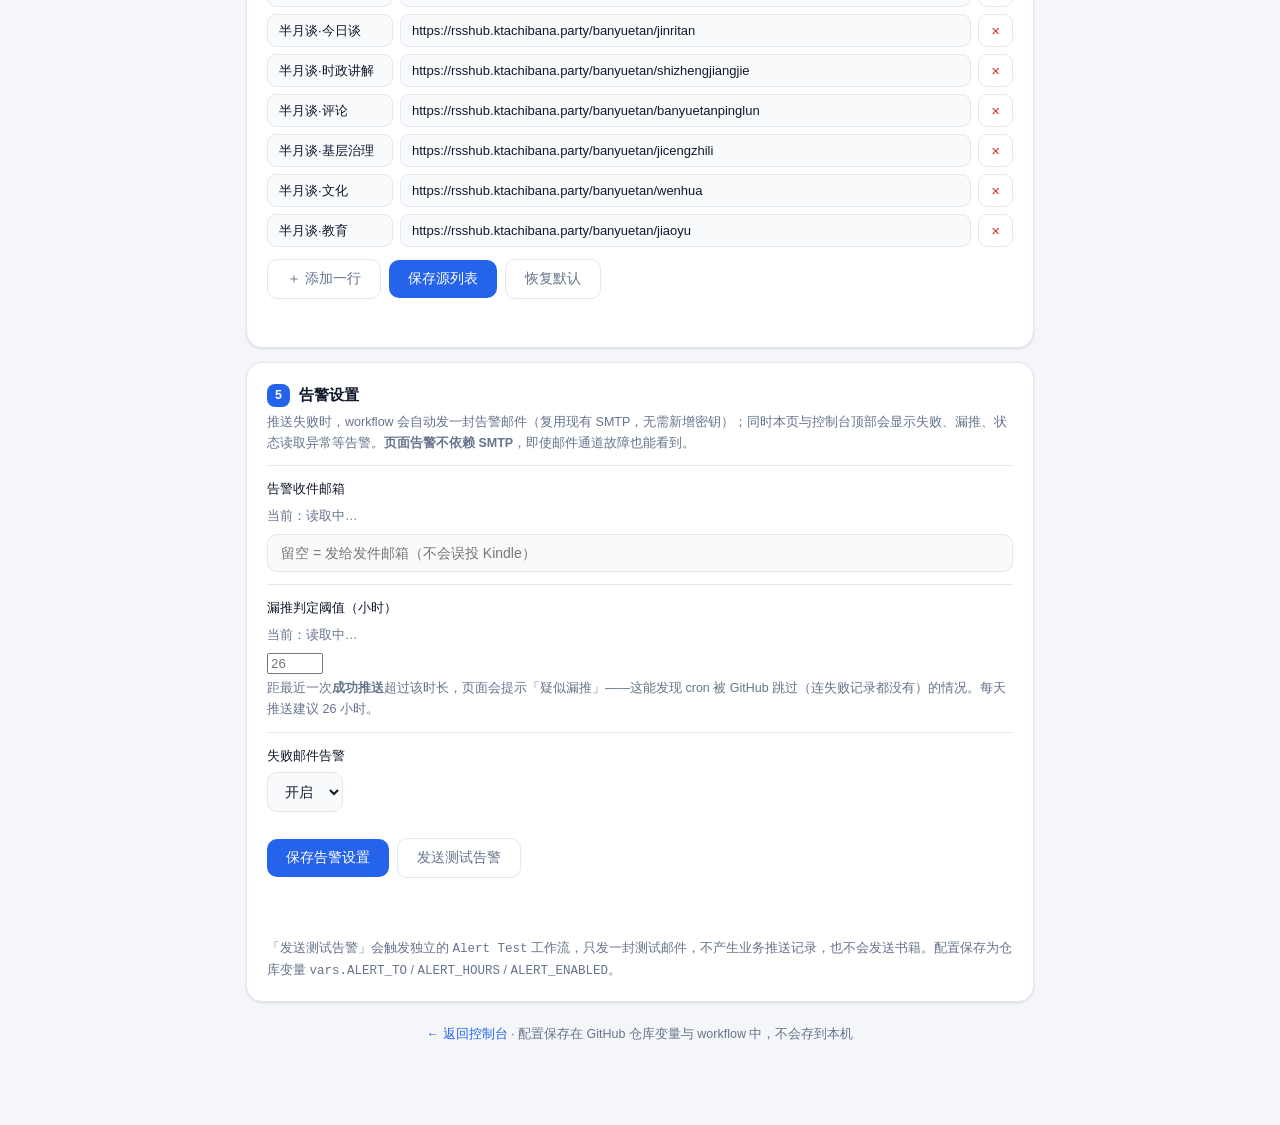
==== commit fc2ea7bc: "告警体系: workflow 失败邮件告警 + 独立测试工作流 + Pages 告警中心与告警设置 + 修复静默错误" ====
--- a/settings.html
+++ b/settings.html
@@ -30,6 +30,7 @@
   <button class="mini" id="btn-enable-workflow" style="display:none;margin-left:10px;">重新启用定时任务</button>
 </div>
 <div class="msg" id="workflow-msg"></div>
+<div class="alertbar" id="settings-alert"></div>
 
 <section class="card" id="sec-auth">
   <div class="collapse-head" data-toggle="sec-auth">
@@ -112,6 +113,33 @@
   <div class="msg" id="feeds-msg"></div>
 </section>
 
+<section class="card">
+  <h2><span class="num">5</span>告警设置</h2>
+  <p class="hint">推送失败时，workflow 会自动发一封告警邮件（复用现有 SMTP，无需新增密钥）；同时本页与控制台顶部会显示失败、漏推、状态读取异常等告警。<b>页面告警不依赖 SMTP</b>，即使邮件通道故障也能看到。</p>
+  <div class="field">
+    <label>告警收件邮箱</label>
+    <div class="cur" id="cur-alert-to">当前：读取中…</div>
+    <div class="row"><input type="email" id="alert-to" placeholder="留空 = 发给发件邮箱（不会误投 Kindle）"></div>
+  </div>
+  <div class="field">
+    <label>漏推判定阈值（小时）</label>
+    <div class="cur" id="cur-alert-hours">当前：读取中…</div>
+    <div class="row"><input type="number" id="alert-hours" min="2" max="168" placeholder="26"></div>
+    <p class="hint" style="margin-bottom:0;">距最近一次<b>成功推送</b>超过该时长，页面会提示「疑似漏推」——这能发现 cron 被 GitHub 跳过（连失败记录都没有）的情况。每天推送建议 26 小时。</p>
+  </div>
+  <div class="field">
+    <label>失败邮件告警</label>
+    <div class="row"><select id="alert-enabled"><option value="1">开启</option><option value="0">关闭</option></select></div>
+  </div>
+  <div class="row" style="margin-top:14px;">
+    <button id="save-alert">保存告警设置</button>
+    <button class="ghost" id="send-test-alert">发送测试告警</button>
+  </div>
+  <div class="msg" id="alert-msg"></div>
+  <div class="msg" id="alert-test-msg"></div>
+  <p class="hint" style="margin-bottom:0;">「发送测试告警」会触发独立的 <code>Alert Test</code> 工作流，只发一封测试邮件，不产生业务推送记录，也不会发送书籍。配置保存为仓库变量 <code>vars.ALERT_TO</code> / <code>ALERT_HOURS</code> / <code>ALERT_ENABLED</code>。</p>
+</section>
+
 <p class="hint" style="text-align:center;margin-top:22px;"><a href="index.html">← 返回控制台</a> · 配置保存在 GitHub 仓库变量与 workflow 中，不会存到本机</p>
 
 </div>
